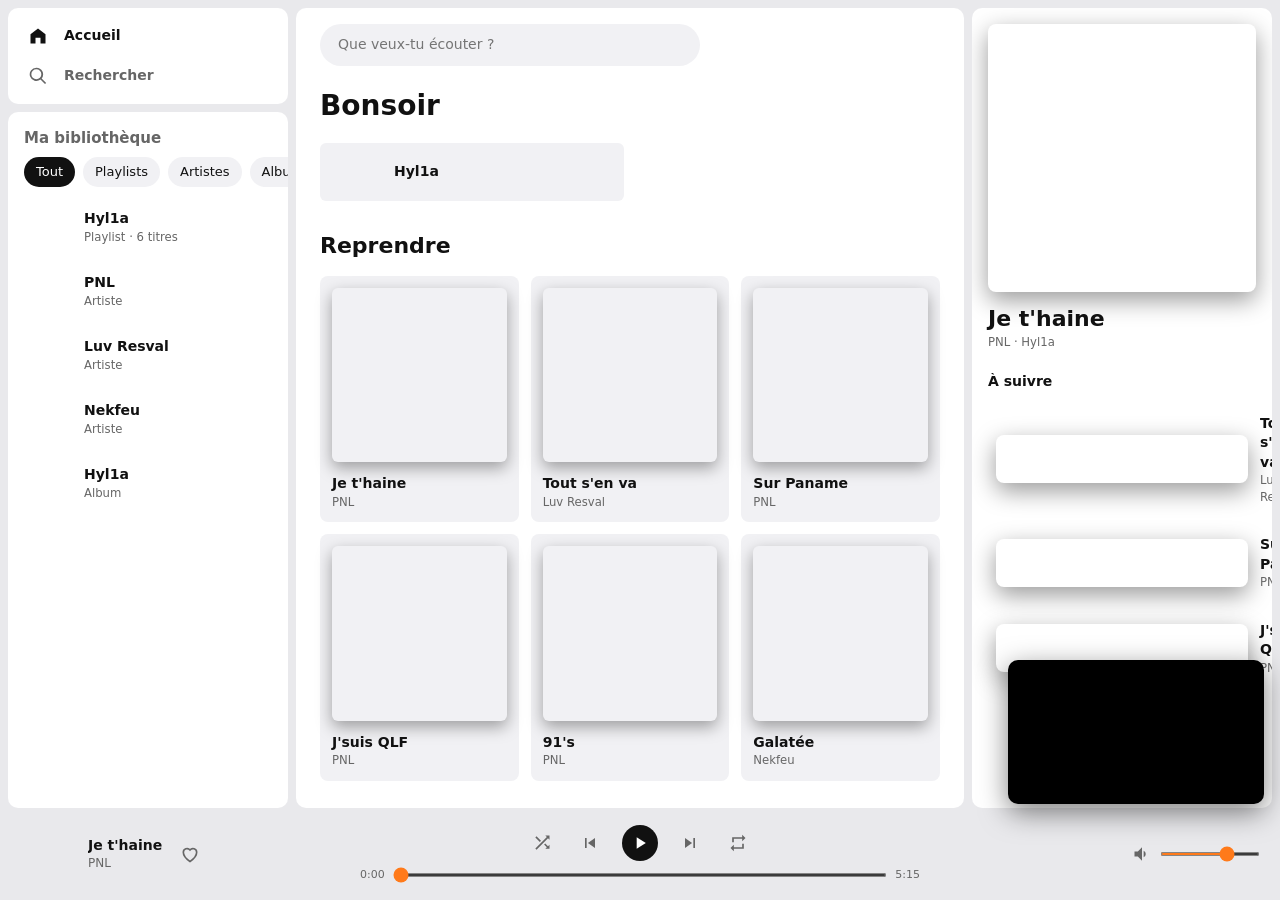
==== index.html @ 25077b0c "Hyl1a Wave" ====
<!DOCTYPE html>
<html lang="fr">
<head>
<meta charset="utf-8">
<meta name="viewport" content="width=device-width, initial-scale=1, viewport-fit=cover">
<title>Hyl1a Wave</title>
<style>
:root{--bg:#000;--pan:#121212;--el:#1f1f1f;--hov:#2a2a2a;--fg:#fff;--mu:#b3b3b3;--acc:#ff7a1a;padding-top:env(safe-area-inset-top,0px)}
@media(prefers-color-scheme:light){:root{--bg:#e9e9ec;--pan:#fff;--el:#f1f1f4;--hov:#e4e4e9;--fg:#111;--mu:#666}}
*{box-sizing:border-box;margin:0}
html,body{height:100%}
body{font:14px/1.4 system-ui,-apple-system,"Segoe UI",Roboto,sans-serif;background:var(--bg);color:var(--fg);display:grid;grid-template-columns:280px 1fr 300px;grid-template-rows:1fr 76px;gap:8px;padding:8px 8px max(8px,env(safe-area-inset-bottom,0px));overflow:hidden}
button{font:inherit;color:inherit;background:none;border:0;cursor:pointer}
button:focus-visible,input:focus-visible{outline:2px solid var(--acc);outline-offset:2px}
svg{width:20px;height:20px;fill:currentColor;flex:none}
.p{background:var(--pan);border-radius:10px;overflow:auto;min-height:0}
.cv{background:linear-gradient(135deg,var(--a),var(--b));border-radius:6px;flex:none;display:grid;place-items:center;font-weight:800;color:rgba(255,255,255,.55)}
/* gauche */
.side{display:flex;flex-direction:column;gap:8px;background:none;overflow:visible}
.nav{background:var(--pan);border-radius:10px;padding:8px 12px}
.nav button{display:flex;gap:16px;align-items:center;width:100%;padding:10px 8px;font-weight:700;color:var(--mu)}
.nav button:hover,.nav button.on{color:var(--fg)}
.lib{flex:1;display:flex;flex-direction:column;min-height:0}
.lib h3{padding:16px 16px 8px;font-size:15px;color:var(--mu)}
.pills{display:flex;gap:8px;padding:0 16px 8px}
.pill{background:var(--el);padding:6px 12px;border-radius:99px;font-size:13px}.pill:hover{background:var(--hov)}.pill.on{background:var(--fg);color:var(--pan)}
.libl{overflow:auto;padding:0 8px 8px}
.li{display:flex;gap:12px;align-items:center;width:100%;padding:8px;border-radius:6px;text-align:left}
.li:hover{background:var(--el)}.li .cv{width:48px;height:48px}.li small,.card small,.tr small{color:var(--mu);display:block}
/* centre */
.main{padding:0 24px 24px;position:relative}
.top{position:sticky;top:0;z-index:3;display:flex;gap:12px;align-items:center;padding:16px 0;background:var(--pan)}
.search{flex:1;max-width:380px;background:var(--el);border:0;border-radius:99px;padding:11px 18px;color:var(--fg);font:inherit}
h1{font-size:28px;margin:4px 0 18px}h2{font-size:22px;margin:30px 0 14px}
.quick{display:grid;grid-template-columns:repeat(auto-fill,minmax(230px,1fr));gap:12px}
.qt{display:flex;align-items:center;gap:12px;background:var(--el);border-radius:6px;overflow:hidden;text-align:left;font-weight:700;padding-right:8px}.qt:hover{background:var(--hov)}.qt .cv{width:56px;height:56px;border-radius:0}
.cards{display:grid;grid-template-columns:repeat(auto-fill,minmax(160px,1fr));gap:12px}
.card{padding:12px;border-radius:8px;text-align:left;background:var(--el)}.card:hover{background:var(--hov)}.card .cv{aspect-ratio:1;width:100%;margin-bottom:12px;font-size:36px;box-shadow:0 6px 16px rgba(0,0,0,.35)}.card b{display:block}
.tr{display:grid;grid-template-columns:32px 1fr 50px 50px;gap:12px;align-items:center;width:100%;padding:6px 12px;border-radius:6px;text-align:left}
.tr:hover{background:var(--el)}.tr.on b{color:var(--acc)}.tr .n,.tr .d{color:var(--mu)}.tr .t{display:flex;gap:12px;align-items:center;min-width:0}.tr .cv{width:40px;height:40px}
.empty{color:var(--mu);padding:24px 0}
/* droite */
.now{padding:16px;display:flex;flex-direction:column;gap:14px}
.now .cv{width:100%;aspect-ratio:1;font-size:72px;border-radius:8px;box-shadow:0 8px 24px rgba(0,0,0,.4)}
.now h3{font-size:22px;line-height:1.2}.row{display:flex;justify-content:space-between;align-items:center;gap:8px}
.q{font-weight:700;margin-top:6px}
/* bas */
.bar{grid-column:1/-1;display:grid;grid-template-columns:1fr 2fr 1fr;align-items:center;gap:16px;padding:0 12px}
.cur{display:flex;gap:12px;align-items:center;min-width:0}.cur .cv{width:56px;height:56px}.cur b,.cur small{display:block;white-space:nowrap;overflow:hidden;text-overflow:ellipsis}.cur small{color:var(--mu);font-size:12px}
.ctl{display:flex;flex-direction:column;align-items:center;gap:6px}.btns{display:flex;align-items:center;gap:16px}
.ic{color:var(--mu);display:grid;place-items:center;width:32px;height:32px}.ic:hover{color:var(--fg)}.ic.on{color:var(--acc)}
.pp{background:var(--fg);color:var(--pan);border-radius:50%;width:36px;height:36px}.pp:hover{color:var(--pan);transform:scale(1.06)}
.heart svg{fill:none;stroke:currentColor;stroke-width:2}.heart.on{color:var(--acc)}.heart.on svg{fill:var(--acc)}
.seek{display:flex;gap:8px;align-items:center;width:100%;max-width:560px;font-size:11px;color:var(--mu)}
input[type=range]{flex:1;accent-color:var(--acc);height:4px;cursor:pointer}
.vol{display:flex;gap:8px;align-items:center;justify-content:flex-end;color:var(--mu)}.vol input{flex:none;width:100px}
@media(max-width:1100px){body{grid-template-columns:280px 1fr}.now{display:none}}
@media(max-width:760px){body{grid-template-columns:1fr}.side{display:none}.main{padding:0 14px 14px}.bar{grid-template-columns:1fr auto}.seek,.vol{display:none}.ctl .btns .hm{display:none}.tr{grid-template-columns:28px 1fr 44px}.tr .al{display:none}}
#yt{position:fixed;right:16px;bottom:96px;width:256px;aspect-ratio:16/9;border-radius:10px;overflow:hidden;z-index:5;box-shadow:0 8px 28px rgba(0,0,0,.5);display:none;background:#000}
#yt.show{display:block}#yt iframe{width:100%;height:100%;border:0}.now{padding-bottom:170px}
@media(max-width:760px){#yt{width:190px;right:8px;bottom:90px}}
</style>
</head>
<body>
<aside class="side">
  <nav class="nav"><button id="nHome" class="on"><i data-ic="home"></i>Accueil</button><button id="nSearch"><i data-ic="search"></i>Rechercher</button></nav>
  <section class="p lib"><h3>Ma bibliothèque</h3>
    <div class="pills"><button class="pill on" data-k="all">Tout</button><button class="pill" data-k="pl">Playlists</button><button class="pill" data-k="ar">Artistes</button><button class="pill" data-k="al">Albums</button></div>
    <div class="libl" id="lib"></div></section>
</aside>

<main class="p main">
  <div class="top"><input class="search" id="q" type="search" placeholder="Que veux-tu écouter ?" aria-label="Rechercher"></div>
  <div id="view"></div>
</main>

<aside class="p now" id="now"></aside>

<footer class="bar">
  <div class="cur"><div class="cv" id="bCv"></div><div style="min-width:0"><b id="bT"></b><small id="bA"></small></div><button class="ic heart" id="bLike" aria-label="Favori"><i data-ic="heart"></i></button></div>
  <div class="ctl">
    <div class="btns">
      <button class="ic hm" id="shuf" aria-label="Aléatoire"><i data-ic="shuffle"></i></button>
      <button class="ic" id="prev" aria-label="Précédent"><i data-ic="prev"></i></button>
      <button class="ic pp" id="pp" aria-label="Lecture / pause"></button>
      <button class="ic" id="next" aria-label="Suivant"><i data-ic="next"></i></button>
      <button class="ic hm" id="rep" aria-label="Répéter"><i data-ic="repeat"></i></button>
    </div>
    <div class="seek"><span id="tc">0:00</span><input type="range" id="sk" min="0" max="100" step="1" value="0" aria-label="Progression"><span id="td">0:00</span></div>
  </div>
  <div class="vol"><i data-ic="vol"></i><input type="range" id="vl" min="0" max="1" step="0.01" value="0.7" aria-label="Volume"></div>
</footer>

<div id="yt"><div id="ytp"></div></div>

<script src="app.js"></script>
</body>
</html>
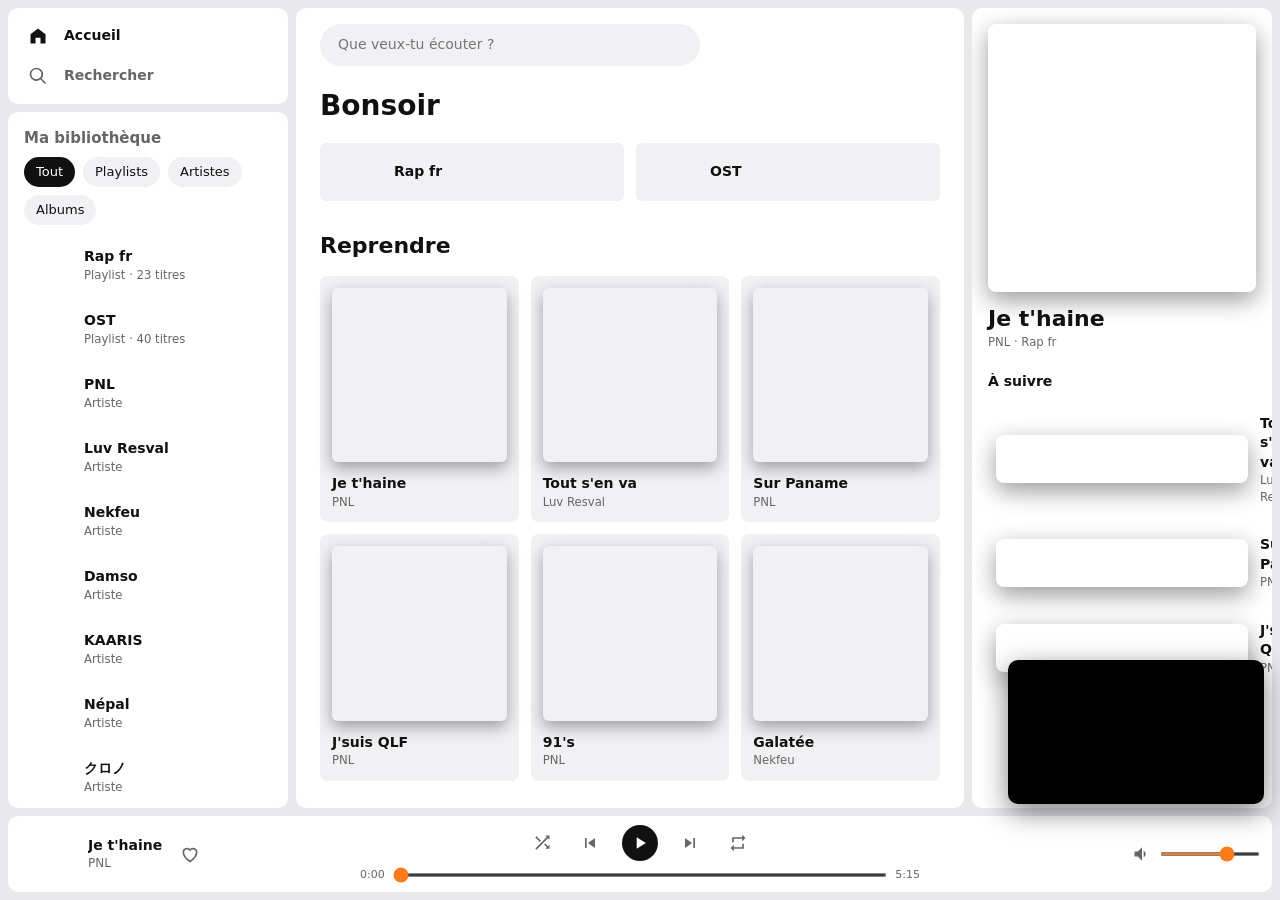
==== commit f0ddfe36: "Maj num 67 hihihiih" ====
--- a/index.html
+++ b/index.html
@@ -4,95 +4,792 @@
 <meta charset="utf-8">
 <meta name="viewport" content="width=device-width, initial-scale=1, viewport-fit=cover">
 <title>Hyl1a Wave</title>
+
 <style>
-:root{--bg:#000;--pan:#121212;--el:#1f1f1f;--hov:#2a2a2a;--fg:#fff;--mu:#b3b3b3;--acc:#ff7a1a;padding-top:env(safe-area-inset-top,0px)}
-@media(prefers-color-scheme:light){:root{--bg:#e9e9ec;--pan:#fff;--el:#f1f1f4;--hov:#e4e4e9;--fg:#111;--mu:#666}}
-*{box-sizing:border-box;margin:0}
-html,body{height:100%}
-body{font:14px/1.4 system-ui,-apple-system,"Segoe UI",Roboto,sans-serif;background:var(--bg);color:var(--fg);display:grid;grid-template-columns:280px 1fr 300px;grid-template-rows:1fr 76px;gap:8px;padding:8px 8px max(8px,env(safe-area-inset-bottom,0px));overflow:hidden}
-button{font:inherit;color:inherit;background:none;border:0;cursor:pointer}
-button:focus-visible,input:focus-visible{outline:2px solid var(--acc);outline-offset:2px}
-svg{width:20px;height:20px;fill:currentColor;flex:none}
-.p{background:var(--pan);border-radius:10px;overflow:auto;min-height:0}
-.cv{background:linear-gradient(135deg,var(--a),var(--b));border-radius:6px;flex:none;display:grid;place-items:center;font-weight:800;color:rgba(255,255,255,.55)}
+:root{
+  --bg:#000;
+  --pan:#121212;
+  --el:#1f1f1f;
+  --hov:#2a2a2a;
+  --fg:#fff;
+  --mu:#b3b3b3;
+  --acc:#ff7a1a;
+  padding-top:env(safe-area-inset-top,0px)
+}
+
+@media(prefers-color-scheme:light){
+  :root{
+    --bg:#e9e9ec;
+    --pan:#fff;
+    --el:#f1f1f4;
+    --hov:#e4e4e9;
+    --fg:#111;
+    --mu:#666
+  }
+}
+
+*{
+  box-sizing:border-box;
+  margin:0
+}
+
+html,
+body{
+  height:100%;
+  min-height:0
+}
+
+body{
+  font:14px/1.4 system-ui,-apple-system,"Segoe UI",Roboto,sans-serif;
+  background:var(--bg);
+  color:var(--fg);
+  display:grid;
+  grid-template-columns:280px 1fr 300px;
+  grid-template-rows:minmax(0,1fr) 76px;
+  gap:8px;
+  padding:8px 8px max(8px,env(safe-area-inset-bottom,0px));
+  overflow:hidden
+}
+
+button{
+  font:inherit;
+  color:inherit;
+  background:none;
+  border:0;
+  cursor:pointer
+}
+
+button:focus-visible,
+input:focus-visible{
+  outline:2px solid var(--acc);
+  outline-offset:2px
+}
+
+svg{
+  width:20px;
+  height:20px;
+  fill:currentColor;
+  flex:none
+}
+
+.p{
+  background:var(--pan);
+  border-radius:10px;
+  overflow:auto;
+  min-height:0
+}
+
+.cv{
+  background:linear-gradient(135deg,var(--a),var(--b));
+  border-radius:6px;
+  flex:none;
+  display:grid;
+  place-items:center;
+  font-weight:800;
+  color:rgba(255,255,255,.55)
+}
+
 /* gauche */
-.side{display:flex;flex-direction:column;gap:8px;background:none;overflow:visible}
-.nav{background:var(--pan);border-radius:10px;padding:8px 12px}
-.nav button{display:flex;gap:16px;align-items:center;width:100%;padding:10px 8px;font-weight:700;color:var(--mu)}
-.nav button:hover,.nav button.on{color:var(--fg)}
-.lib{flex:1;display:flex;flex-direction:column;min-height:0}
-.lib h3{padding:16px 16px 8px;font-size:15px;color:var(--mu)}
-.pills{display:flex;gap:8px;padding:0 16px 8px}
-.pill{background:var(--el);padding:6px 12px;border-radius:99px;font-size:13px}.pill:hover{background:var(--hov)}.pill.on{background:var(--fg);color:var(--pan)}
-.libl{overflow:auto;padding:0 8px 8px}
-.li{display:flex;gap:12px;align-items:center;width:100%;padding:8px;border-radius:6px;text-align:left}
-.li:hover{background:var(--el)}.li .cv{width:48px;height:48px}.li small,.card small,.tr small{color:var(--mu);display:block}
+
+.side{
+  display:flex;
+  flex-direction:column;
+  gap:8px;
+  background:none;
+  overflow:hidden;
+  min-height:0
+}
+
+.nav{
+  background:var(--pan);
+  border-radius:10px;
+  padding:8px 12px;
+  flex:none
+}
+
+.nav button{
+  display:flex;
+  gap:16px;
+  align-items:center;
+  width:100%;
+  padding:10px 8px;
+  font-weight:700;
+  color:var(--mu)
+}
+
+.nav button:hover,
+.nav button.on{
+  color:var(--fg)
+}
+
+.lib{
+  flex:1;
+  display:flex;
+  flex-direction:column;
+  min-height:0;
+  overflow:hidden
+}
+
+.lib h3{
+  padding:16px 16px 8px;
+  font-size:15px;
+  color:var(--mu)
+}
+
+.pills{
+  display:flex;
+  gap:8px;
+  padding:0 16px 8px;
+  flex-wrap:wrap
+}
+
+.pill{
+  background:var(--el);
+  padding:6px 12px;
+  border-radius:99px;
+  font-size:13px
+}
+
+.pill:hover{
+  background:var(--hov)
+}
+
+.pill.on{
+  background:var(--fg);
+  color:var(--pan)
+}
+
+.libl{
+  overflow:auto;
+  padding:0 8px 8px;
+  min-height:0
+}
+
+.li{
+  display:flex;
+  gap:12px;
+  align-items:center;
+  width:100%;
+  padding:8px;
+  border-radius:6px;
+  text-align:left
+}
+
+.li:hover,
+.li.selected{
+  background:var(--el)
+}
+
+.li .cv{
+  width:48px;
+  height:48px
+}
+
+.li small,
+.card small,
+.tr small{
+  color:var(--mu);
+  display:block
+}
+
 /* centre */
-.main{padding:0 24px 24px;position:relative}
-.top{position:sticky;top:0;z-index:3;display:flex;gap:12px;align-items:center;padding:16px 0;background:var(--pan)}
-.search{flex:1;max-width:380px;background:var(--el);border:0;border-radius:99px;padding:11px 18px;color:var(--fg);font:inherit}
-h1{font-size:28px;margin:4px 0 18px}h2{font-size:22px;margin:30px 0 14px}
-.quick{display:grid;grid-template-columns:repeat(auto-fill,minmax(230px,1fr));gap:12px}
-.qt{display:flex;align-items:center;gap:12px;background:var(--el);border-radius:6px;overflow:hidden;text-align:left;font-weight:700;padding-right:8px}.qt:hover{background:var(--hov)}.qt .cv{width:56px;height:56px;border-radius:0}
-.cards{display:grid;grid-template-columns:repeat(auto-fill,minmax(160px,1fr));gap:12px}
-.card{padding:12px;border-radius:8px;text-align:left;background:var(--el)}.card:hover{background:var(--hov)}.card .cv{aspect-ratio:1;width:100%;margin-bottom:12px;font-size:36px;box-shadow:0 6px 16px rgba(0,0,0,.35)}.card b{display:block}
-.tr{display:grid;grid-template-columns:32px 1fr 50px 50px;gap:12px;align-items:center;width:100%;padding:6px 12px;border-radius:6px;text-align:left}
-.tr:hover{background:var(--el)}.tr.on b{color:var(--acc)}.tr .n,.tr .d{color:var(--mu)}.tr .t{display:flex;gap:12px;align-items:center;min-width:0}.tr .cv{width:40px;height:40px}
-.empty{color:var(--mu);padding:24px 0}
+
+.main{
+  padding:0 24px 110px;
+  position:relative;
+  overflow-y:auto;
+  overflow-x:hidden;
+  min-height:0;
+  scroll-behavior:smooth
+}
+
+.top{
+  position:sticky;
+  top:0;
+  z-index:3;
+  display:flex;
+  gap:12px;
+  align-items:center;
+  padding:16px 0;
+  background:var(--pan)
+}
+
+.search{
+  flex:1;
+  max-width:380px;
+  background:var(--el);
+  border:0;
+  border-radius:99px;
+  padding:11px 18px;
+  color:var(--fg);
+  font:inherit
+}
+
+h1{
+  font-size:28px;
+  margin:4px 0 18px
+}
+
+h2{
+  font-size:22px;
+  margin:30px 0 14px
+}
+
+.quick{
+  display:grid;
+  grid-template-columns:repeat(auto-fill,minmax(230px,1fr));
+  gap:12px
+}
+
+.qt{
+  display:flex;
+  align-items:center;
+  gap:12px;
+  background:var(--el);
+  border-radius:6px;
+  overflow:hidden;
+  text-align:left;
+  font-weight:700;
+  padding-right:8px
+}
+
+.qt:hover{
+  background:var(--hov)
+}
+
+.qt .cv{
+  width:56px;
+  height:56px;
+  border-radius:0
+}
+
+.cards{
+  display:grid;
+  grid-template-columns:repeat(auto-fill,minmax(160px,1fr));
+  gap:12px
+}
+
+.card{
+  padding:12px;
+  border-radius:8px;
+  text-align:left;
+  background:var(--el)
+}
+
+.card:hover{
+  background:var(--hov)
+}
+
+.card .cv{
+  aspect-ratio:1;
+  width:100%;
+  margin-bottom:12px;
+  font-size:36px;
+  box-shadow:0 6px 16px rgba(0,0,0,.35)
+}
+
+.card b{
+  display:block
+}
+
+.tr{
+  display:grid;
+  grid-template-columns:32px 1fr 50px 50px;
+  gap:12px;
+  align-items:center;
+  width:100%;
+  padding:6px 12px;
+  border-radius:6px;
+  text-align:left
+}
+
+.tr:hover{
+  background:var(--el)
+}
+
+.tr.on b{
+  color:var(--acc)
+}
+
+.tr .n,
+.tr .d{
+  color:var(--mu)
+}
+
+.tr .t{
+  display:flex;
+  gap:12px;
+  align-items:center;
+  min-width:0
+}
+
+.tr .cv{
+  width:40px;
+  height:40px
+}
+
+.empty{
+  color:var(--mu);
+  padding:24px 0
+}
+
+/* Playlist */
+
+.back{
+  display:inline-flex;
+  align-items:center;
+  color:var(--mu);
+  margin:8px 0 20px;
+  padding:6px 0
+}
+
+.back:hover{
+  color:var(--fg)
+}
+
+.playlist-head{
+  display:flex;
+  align-items:center;
+  gap:20px;
+  margin-bottom:28px
+}
+
+.playlist-head .cv{
+  width:180px;
+  height:180px;
+  font-size:64px;
+  border-radius:8px;
+  box-shadow:0 8px 24px rgba(0,0,0,.4)
+}
+
+.playlist-head small{
+  color:var(--mu);
+  font-weight:700;
+  letter-spacing:1px
+}
+
+.playlist-head h1{
+  margin:6px 0
+}
+
+.playlist-head p{
+  color:var(--mu)
+}
+
+.playlist-tracks{
+  padding-bottom:20px
+}
+
 /* droite */
-.now{padding:16px;display:flex;flex-direction:column;gap:14px}
-.now .cv{width:100%;aspect-ratio:1;font-size:72px;border-radius:8px;box-shadow:0 8px 24px rgba(0,0,0,.4)}
-.now h3{font-size:22px;line-height:1.2}.row{display:flex;justify-content:space-between;align-items:center;gap:8px}
-.q{font-weight:700;margin-top:6px}
+
+.now{
+  padding:16px;
+  display:flex;
+  flex-direction:column;
+  gap:14px;
+  min-height:0
+}
+
+.now .cv{
+  width:100%;
+  aspect-ratio:1;
+  font-size:72px;
+  border-radius:8px;
+  box-shadow:0 8px 24px rgba(0,0,0,.4)
+}
+
+.now h3{
+  font-size:22px;
+  line-height:1.2
+}
+
+.row{
+  display:flex;
+  justify-content:space-between;
+  align-items:center;
+  gap:8px
+}
+
+.q{
+  font-weight:700;
+  margin-top:6px
+}
+
 /* bas */
-.bar{grid-column:1/-1;display:grid;grid-template-columns:1fr 2fr 1fr;align-items:center;gap:16px;padding:0 12px}
-.cur{display:flex;gap:12px;align-items:center;min-width:0}.cur .cv{width:56px;height:56px}.cur b,.cur small{display:block;white-space:nowrap;overflow:hidden;text-overflow:ellipsis}.cur small{color:var(--mu);font-size:12px}
-.ctl{display:flex;flex-direction:column;align-items:center;gap:6px}.btns{display:flex;align-items:center;gap:16px}
-.ic{color:var(--mu);display:grid;place-items:center;width:32px;height:32px}.ic:hover{color:var(--fg)}.ic.on{color:var(--acc)}
-.pp{background:var(--fg);color:var(--pan);border-radius:50%;width:36px;height:36px}.pp:hover{color:var(--pan);transform:scale(1.06)}
-.heart svg{fill:none;stroke:currentColor;stroke-width:2}.heart.on{color:var(--acc)}.heart.on svg{fill:var(--acc)}
-.seek{display:flex;gap:8px;align-items:center;width:100%;max-width:560px;font-size:11px;color:var(--mu)}
-input[type=range]{flex:1;accent-color:var(--acc);height:4px;cursor:pointer}
-.vol{display:flex;gap:8px;align-items:center;justify-content:flex-end;color:var(--mu)}.vol input{flex:none;width:100px}
-@media(max-width:1100px){body{grid-template-columns:280px 1fr}.now{display:none}}
-@media(max-width:760px){body{grid-template-columns:1fr}.side{display:none}.main{padding:0 14px 14px}.bar{grid-template-columns:1fr auto}.seek,.vol{display:none}.ctl .btns .hm{display:none}.tr{grid-template-columns:28px 1fr 44px}.tr .al{display:none}}
-#yt{position:fixed;right:16px;bottom:96px;width:256px;aspect-ratio:16/9;border-radius:10px;overflow:hidden;z-index:5;box-shadow:0 8px 28px rgba(0,0,0,.5);display:none;background:#000}
-#yt.show{display:block}#yt iframe{width:100%;height:100%;border:0}.now{padding-bottom:170px}
-@media(max-width:760px){#yt{width:190px;right:8px;bottom:90px}}
+
+.bar{
+  grid-column:1/-1;
+  display:grid;
+  grid-template-columns:1fr 2fr 1fr;
+  align-items:center;
+  gap:16px;
+  padding:0 12px;
+  min-width:0;
+  min-height:76px;
+  background:var(--pan);
+  border-radius:10px;
+  z-index:20
+}
+
+.cur{
+  display:flex;
+  gap:12px;
+  align-items:center;
+  min-width:0
+}
+
+.cur .cv{
+  width:56px;
+  height:56px
+}
+
+.cur b,
+.cur small{
+  display:block;
+  white-space:nowrap;
+  overflow:hidden;
+  text-overflow:ellipsis
+}
+
+.cur small{
+  color:var(--mu);
+  font-size:12px
+}
+
+.ctl{
+  display:flex;
+  flex-direction:column;
+  align-items:center;
+  gap:6px;
+  min-width:0
+}
+
+.btns{
+  display:flex;
+  align-items:center;
+  gap:16px
+}
+
+.ic{
+  color:var(--mu);
+  display:grid;
+  place-items:center;
+  width:32px;
+  height:32px
+}
+
+.ic:hover{
+  color:var(--fg)
+}
+
+.ic.on{
+  color:var(--acc)
+}
+
+.pp{
+  background:var(--fg);
+  color:var(--pan);
+  border-radius:50%;
+  width:36px;
+  height:36px
+}
+
+.pp:hover{
+  color:var(--pan);
+  transform:scale(1.06)
+}
+
+.heart svg{
+  fill:none;
+  stroke:currentColor;
+  stroke-width:2
+}
+
+.heart.on{
+  color:var(--acc)
+}
+
+.heart.on svg{
+  fill:var(--acc)
+}
+
+.seek{
+  display:flex;
+  gap:8px;
+  align-items:center;
+  width:100%;
+  max-width:560px;
+  font-size:11px;
+  color:var(--mu)
+}
+
+input[type=range]{
+  flex:1;
+  accent-color:var(--acc);
+  height:4px;
+  cursor:pointer
+}
+
+.vol{
+  display:flex;
+  gap:8px;
+  align-items:center;
+  justify-content:flex-end;
+  color:var(--mu)
+}
+
+.vol input{
+  flex:none;
+  width:100px
+}
+
+/* YouTube */
+
+#yt{
+  position:fixed;
+  right:16px;
+  bottom:96px;
+  width:256px;
+  aspect-ratio:16/9;
+  border-radius:10px;
+  overflow:hidden;
+  z-index:30;
+  box-shadow:0 8px 28px rgba(0,0,0,.5);
+  display:none;
+  background:#000
+}
+
+#yt.show{
+  display:block
+}
+
+#yt iframe{
+  width:100%;
+  height:100%;
+  border:0
+}
+
+/* Responsive */
+
+@media(max-width:1100px){
+  body{
+    grid-template-columns:280px 1fr;
+  }
+
+  .now{
+    display:none
+  }
+}
+
+@media(max-width:760px){
+  body{
+    grid-template-columns:1fr;
+    grid-template-rows:minmax(0,1fr) 76px
+  }
+
+  .side{
+    display:none
+  }
+
+  .main{
+    padding:0 14px 100px
+  }
+
+  .bar{
+    grid-template-columns:1fr auto;
+    gap:8px
+  }
+
+  .seek,
+  .vol{
+    display:none
+  }
+
+  .ctl .btns .hm{
+    display:none
+  }
+
+  .tr{
+    grid-template-columns:28px 1fr 44px
+  }
+
+  .tr .al{
+    display:none
+  }
+
+  #yt{
+    width:190px;
+    right:8px;
+    bottom:90px
+  }
+
+  .playlist-head .cv{
+    width:120px;
+    height:120px
+  }
+
+  .playlist-head{
+    gap:14px
+  }
+
+  .playlist-head h1{
+    font-size:22px
+  }
+}
 </style>
 </head>
+
 <body>
+
 <aside class="side">
-  <nav class="nav"><button id="nHome" class="on"><i data-ic="home"></i>Accueil</button><button id="nSearch"><i data-ic="search"></i>Rechercher</button></nav>
-  <section class="p lib"><h3>Ma bibliothèque</h3>
-    <div class="pills"><button class="pill on" data-k="all">Tout</button><button class="pill" data-k="pl">Playlists</button><button class="pill" data-k="ar">Artistes</button><button class="pill" data-k="al">Albums</button></div>
-    <div class="libl" id="lib"></div></section>
+
+  <nav class="nav">
+    <button id="nHome" class="on">
+      <i data-ic="home"></i>
+      Accueil
+    </button>
+
+    <button id="nSearch">
+      <i data-ic="search"></i>
+      Rechercher
+    </button>
+  </nav>
+
+  <section class="p lib">
+    <h3>Ma bibliothèque</h3>
+
+    <div class="pills">
+      <button class="pill on" data-k="all">Tout</button>
+      <button class="pill" data-k="pl">Playlists</button>
+      <button class="pill" data-k="ar">Artistes</button>
+      <button class="pill" data-k="al">Albums</button>
+    </div>
+
+    <div class="libl" id="lib"></div>
+  </section>
+
 </aside>
 
 <main class="p main">
-  <div class="top"><input class="search" id="q" type="search" placeholder="Que veux-tu écouter ?" aria-label="Rechercher"></div>
+
+  <div class="top">
+    <input
+      class="search"
+      id="q"
+      type="search"
+      placeholder="Que veux-tu écouter ?"
+      aria-label="Rechercher"
+    >
+  </div>
+
   <div id="view"></div>
+
 </main>
 
 <aside class="p now" id="now"></aside>
 
 <footer class="bar">
-  <div class="cur"><div class="cv" id="bCv"></div><div style="min-width:0"><b id="bT"></b><small id="bA"></small></div><button class="ic heart" id="bLike" aria-label="Favori"><i data-ic="heart"></i></button></div>
+
+  <div class="cur">
+    <div class="cv" id="bCv"></div>
+
+    <div style="min-width:0">
+      <b id="bT"></b>
+      <small id="bA"></small>
+    </div>
+
+    <button
+      class="ic heart"
+      id="bLike"
+      aria-label="Favori"
+    >
+      <i data-ic="heart"></i>
+    </button>
+  </div>
+
   <div class="ctl">
+
     <div class="btns">
-      <button class="ic hm" id="shuf" aria-label="Aléatoire"><i data-ic="shuffle"></i></button>
-      <button class="ic" id="prev" aria-label="Précédent"><i data-ic="prev"></i></button>
-      <button class="ic pp" id="pp" aria-label="Lecture / pause"></button>
-      <button class="ic" id="next" aria-label="Suivant"><i data-ic="next"></i></button>
-      <button class="ic hm" id="rep" aria-label="Répéter"><i data-ic="repeat"></i></button>
+
+      <button
+        class="ic hm"
+        id="shuf"
+        aria-label="Aléatoire"
+      >
+        <i data-ic="shuffle"></i>
+      </button>
+
+      <button
+        class="ic"
+        id="prev"
+        aria-label="Précédent"
+      >
+        <i data-ic="prev"></i>
+      </button>
+
+      <button
+        class="ic pp"
+        id="pp"
+        aria-label="Lecture / pause"
+      ></button>
+
+      <button
+        class="ic"
+        id="next"
+        aria-label="Suivant"
+      >
+        <i data-ic="next"></i>
+      </button>
+
+      <button
+        class="ic hm"
+        id="rep"
+        aria-label="Répéter"
+      >
+        <i data-ic="repeat"></i>
+      </button>
+
     </div>
-    <div class="seek"><span id="tc">0:00</span><input type="range" id="sk" min="0" max="100" step="1" value="0" aria-label="Progression"><span id="td">0:00</span></div>
+
+    <div class="seek">
+      <span id="tc">0:00</span>
+
+      <input
+        type="range"
+        id="sk"
+        min="0"
+        max="100"
+        step="1"
+        value="0"
+        aria-label="Progression"
+      >
+
+      <span id="td">0:00</span>
+    </div>
+
   </div>
-  <div class="vol"><i data-ic="vol"></i><input type="range" id="vl" min="0" max="1" step="0.01" value="0.7" aria-label="Volume"></div>
+
+  <div class="vol">
+    <i data-ic="vol"></i>
+
+    <input
+      type="range"
+      id="vl"
+      min="0"
+      max="1"
+      step="0.01"
+      value="0.7"
+      aria-label="Volume"
+    >
+  </div>
+
 </footer>
 
-<div id="yt"><div id="ytp"></div></div>
+<div id="yt">
+  <div id="ytp"></div>
+</div>
 
 <script src="app.js"></script>
+
 </body>
-</html>
+</html>
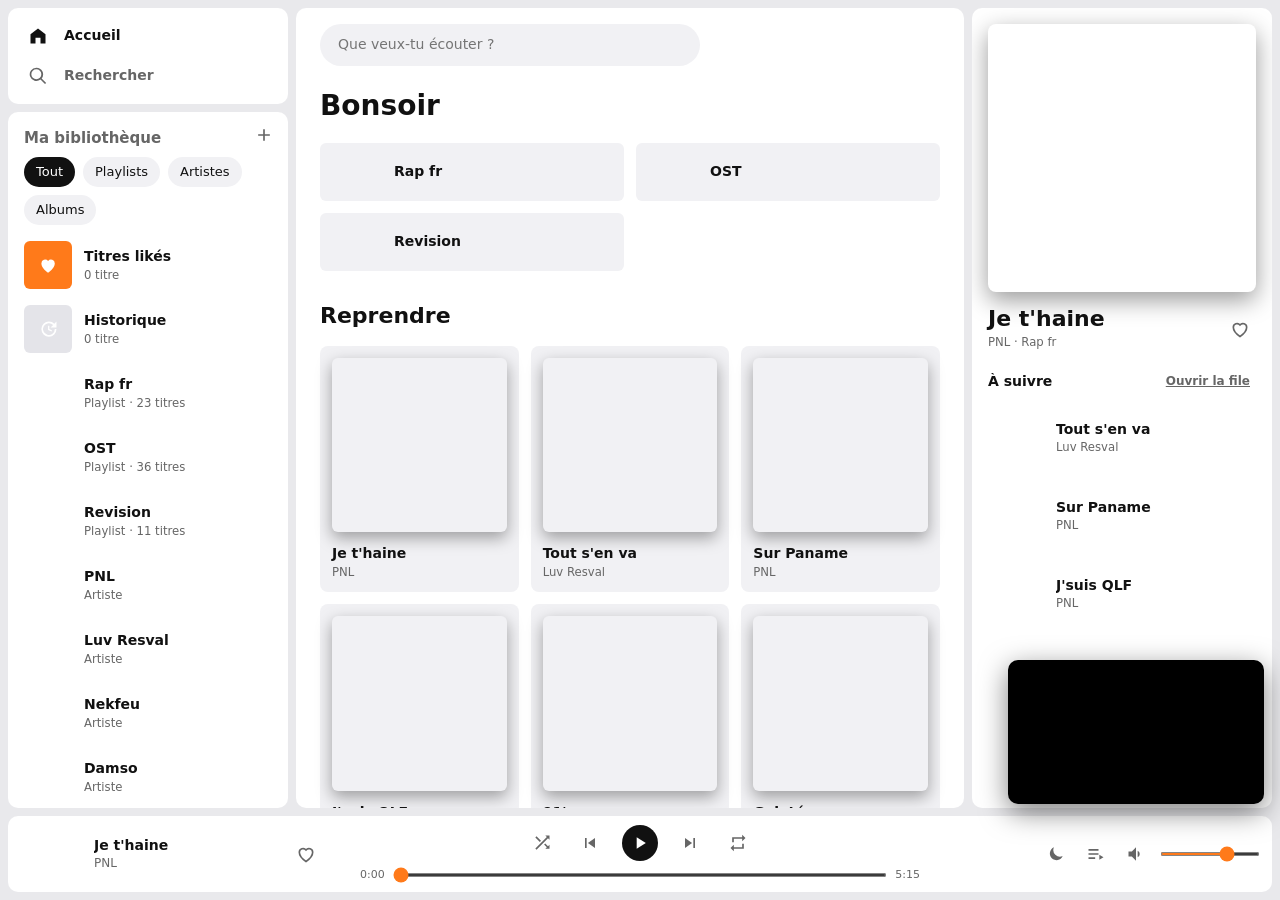
==== commit 3c5e826b: "Nouvelles fonctionnalités et playlist Revision" ====
--- a/index.html
+++ b/index.html
@@ -39,6 +39,12 @@
   min-height:0
 }
 
+@supports(height:100dvh){
+  body{
+    height:100dvh
+  }
+}
+
 body{
   font:14px/1.4 system-ui,-apple-system,"Segoe UI",Roboto,sans-serif;
   background:var(--bg);
@@ -390,7 +396,7 @@
   min-height:0
 }
 
-.now .cv{
+.now > .cv{
   width:100%;
   aspect-ratio:1;
   font-size:72px;
@@ -569,6 +575,409 @@
   border:0
 }
 
+
+/* ====== Ajouts : lignes de titres, actions, file d'attente ====== */
+
+.libh{
+  display:flex;
+  align-items:center;
+  justify-content:space-between;
+  padding-right:8px
+}
+
+.libh h3{
+  padding-bottom:8px
+}
+
+.mu{
+  color:var(--mu)
+}
+
+.ic.mini{
+  width:28px;
+  height:28px
+}
+
+.ic.mini svg{
+  width:18px;
+  height:18px
+}
+
+.ic[aria-pressed="true"]{
+  color:var(--acc)
+}
+
+.rep{
+  position:relative
+}
+
+.rep[data-mode="2"]::after{
+  content:"1";
+  position:absolute;
+  right:3px;
+  bottom:2px;
+  font-size:9px;
+  font-weight:800;
+  line-height:1
+}
+
+.cv svg{
+  width:42%;
+  height:42%;
+  fill:#fff
+}
+
+/* ligne de titre : un <div> contenant de vrais boutons */
+
+.tr{
+  grid-template-columns:32px minmax(0,1fr) minmax(0,.5fr) 32px 48px 32px;
+  cursor:default
+}
+
+.tr .t{
+  text-align:left;
+  min-width:0
+}
+
+.tr b,
+.li b{
+  display:block
+}
+
+.tr b,
+.tr small,
+.li b,
+.li small,
+.qt{
+  overflow:hidden;
+  text-overflow:ellipsis;
+  white-space:nowrap
+}
+
+.tr .al{
+  overflow:hidden;
+  text-overflow:ellipsis;
+  white-space:nowrap
+}
+
+.li > span{
+  min-width:0
+}
+
+.tr .d{
+  text-align:right
+}
+
+.tr.q{
+  grid-template-columns:28px minmax(0,1fr) auto
+}
+
+.tr.q.over{
+  outline:2px dashed var(--acc);
+  outline-offset:-2px
+}
+
+.tr.q[draggable="true"]{
+  cursor:grab
+}
+
+.acts{
+  display:flex;
+  gap:2px
+}
+
+.tr .heart:not(.on){
+  opacity:.7
+}
+
+.actions{
+  display:flex;
+  align-items:center;
+  gap:12px;
+  margin:-8px 0 20px
+}
+
+.pp.big{
+  width:48px;
+  height:48px;
+  background:var(--acc);
+  color:#111
+}
+
+.pp.big svg{
+  width:24px;
+  height:24px
+}
+
+.pp.big:hover{
+  color:#111
+}
+
+.link{
+  color:var(--mu);
+  font-size:12px;
+  text-decoration:underline
+}
+
+.link:hover{
+  color:var(--fg)
+}
+
+.sub{
+  display:flex;
+  align-items:center;
+  justify-content:space-between;
+  gap:12px
+}
+
+.curbtn{
+  display:flex;
+  gap:12px;
+  align-items:center;
+  min-width:0;
+  text-align:left;
+  flex:1
+}
+
+.curbtn > span:last-child{
+  min-width:0;
+  flex:1
+}
+
+.mprog{
+  display:none
+}
+
+.vol input{
+  width:clamp(60px,8vw,100px)
+}
+
+/* En cours de lecture (plein écran) */
+
+.np{
+  position:fixed;
+  inset:0;
+  z-index:50;
+  background:var(--pan);
+  display:flex;
+  flex-direction:column;
+  padding:max(12px,env(safe-area-inset-top,0px)) 20px max(16px,env(safe-area-inset-bottom,0px));
+  overflow-y:auto
+}
+
+.np[hidden]{
+  display:none
+}
+
+.np-top{
+  display:flex;
+  align-items:center;
+  justify-content:space-between;
+  font-weight:700
+}
+
+.np-body{
+  width:100%;
+  max-width:440px;
+  margin:auto;
+  display:flex;
+  flex-direction:column;
+  gap:18px;
+  padding:12px 0
+}
+
+.np-art{
+  width:min(100%,46vh);
+  aspect-ratio:1;
+  margin:0 auto;
+  font-size:96px;
+  border-radius:8px
+}
+
+.np-body h2{
+  font-size:22px;
+  margin:0;
+  line-height:1.2
+}
+
+.np-body p{
+  color:var(--mu)
+}
+
+.np-seek{
+  max-width:none
+}
+
+.np-btns{
+  justify-content:center;
+  gap:22px
+}
+
+.np-btns .ic{
+  width:40px;
+  height:40px
+}
+
+.np-btns .pp{
+  width:56px;
+  height:56px
+}
+
+.np-foot{
+  display:flex;
+  align-items:center;
+  justify-content:space-between;
+  gap:12px
+}
+
+/* Navigation basse (mobile) */
+
+.tabs{
+  display:none;
+  grid-column:1/-1;
+  background:var(--pan);
+  border-radius:10px;
+  z-index:20
+}
+
+.tabs button{
+  flex:1;
+  display:flex;
+  flex-direction:column;
+  align-items:center;
+  gap:2px;
+  padding:8px 4px;
+  font-size:11px;
+  color:var(--mu)
+}
+
+.tabs button.on{
+  color:var(--fg)
+}
+
+/* Menu contextuel, boîte de dialogue, message */
+
+#menu{
+  position:fixed;
+  z-index:70;
+  min-width:220px;
+  max-width:calc(100vw - 16px);
+  background:var(--el);
+  border:1px solid var(--hov);
+  border-radius:8px;
+  padding:4px;
+  display:flex;
+  flex-direction:column
+}
+
+#menu[hidden]{
+  display:none
+}
+
+#menu button{
+  text-align:left;
+  padding:10px 12px;
+  border-radius:6px
+}
+
+#menu button:hover,
+#menu button:focus-visible{
+  background:var(--hov)
+}
+
+#menu button.danger{
+  color:#ff6b6b
+}
+
+dialog{
+  margin:auto;
+  border:1px solid var(--hov);
+  border-radius:10px;
+  background:var(--el);
+  color:var(--fg);
+  padding:20px;
+  width:min(380px,calc(100vw - 32px))
+}
+
+dialog::backdrop{
+  background:rgba(0,0,0,.6)
+}
+
+dialog h2{
+  font-size:18px;
+  margin:0 0 14px
+}
+
+dialog input{
+  width:100%;
+  background:var(--pan);
+  color:var(--fg);
+  border:1px solid var(--hov);
+  border-radius:6px;
+  padding:10px 12px;
+  font:inherit
+}
+
+dialog ul{
+  list-style:none;
+  padding:0;
+  display:grid;
+  gap:6px
+}
+
+dialog li{
+  display:flex;
+  justify-content:space-between;
+  gap:16px
+}
+
+dialog kbd{
+  background:var(--pan);
+  border-radius:4px;
+  padding:1px 7px;
+  font:inherit;
+  color:var(--mu)
+}
+
+.dact{
+  display:flex;
+  flex-direction:row-reverse;
+  gap:8px;
+  margin-top:16px
+}
+
+#toast{
+  position:fixed;
+  left:50%;
+  bottom:calc(110px + env(safe-area-inset-bottom,0px));
+  transform:translateX(-50%);
+  background:var(--fg);
+  color:var(--pan);
+  padding:9px 16px;
+  border-radius:99px;
+  font-weight:700;
+  z-index:80;
+  opacity:0;
+  pointer-events:none;
+  max-width:calc(100vw - 32px)
+}
+
+#toast.show{
+  opacity:1
+}
+
+.pill{
+  display:inline-block
+}
+
+
+/* Le lecteur YouTube flottant ne doit pas masquer la fin du panneau de droite */
+@media(min-width:1101px){
+  body:has(#yt.show) .now{
+    padding-bottom:176px
+  }
+}
+
 /* Responsive */
 
 @media(max-width:1100px){
@@ -584,20 +993,37 @@
 @media(max-width:760px){
   body{
     grid-template-columns:1fr;
-    grid-template-rows:minmax(0,1fr) 76px
+    grid-template-rows:minmax(0,1fr) auto auto;
+    gap:6px
   }
 
   .side{
     display:none
   }
 
+  .tabs{
+    display:flex
+  }
+
   .main{
-    padding:0 14px 100px
+    padding:0 14px 150px
   }
 
   .bar{
-    grid-template-columns:1fr auto;
-    gap:8px
+    grid-template-columns:minmax(0,1fr) auto;
+    gap:8px;
+    min-height:64px;
+    position:relative;
+    padding:0 8px 0 10px
+  }
+
+  .cur{
+    min-width:0
+  }
+
+  .cur .cv{
+    width:44px;
+    height:44px
   }
 
   .seek,
@@ -605,22 +1031,76 @@
     display:none
   }
 
+  .np .seek,
+  .np .vol{
+    display:flex
+  }
+
   .ctl .btns .hm{
     display:none
   }
 
+  .btns{
+    gap:8px
+  }
+
+  .mprog{
+    display:block;
+    position:absolute;
+    left:10px;
+    right:10px;
+    bottom:3px;
+    height:2px;
+    background:var(--el);
+    border-radius:2px;
+    overflow:hidden
+  }
+
+  .mprog i{
+    display:block;
+    height:100%;
+    width:0;
+    background:var(--acc)
+  }
+
   .tr{
-    grid-template-columns:28px 1fr 44px
-  }
-
-  .tr .al{
+    grid-template-columns:24px minmax(0,1fr) 32px 32px;
+    padding:6px 4px
+  }
+
+  .tr .al,
+  .tr > .d{
     display:none
   }
 
   #yt{
     width:190px;
     right:8px;
-    bottom:90px
+    bottom:calc(150px + env(safe-area-inset-bottom,0px))
+  }
+
+  body.np-open #yt{
+    bottom:auto;
+    top:calc(env(safe-area-inset-top,0px) + 56px);
+    width:150px
+  }
+
+  #toast{
+    bottom:calc(140px + env(safe-area-inset-bottom,0px))
+  }
+
+  #menu{
+    left:0 !important;
+    right:0;
+    bottom:0;
+    top:auto !important;
+    max-width:none;
+    border-radius:14px 14px 0 0;
+    padding:8px 8px max(12px,env(safe-area-inset-bottom,0px))
+  }
+
+  #menu button{
+    padding:14px 12px
   }
 
   .playlist-head .cv{
@@ -636,6 +1116,10 @@
     font-size:22px
   }
 }
+
+body.np-open #yt{
+  z-index:60
+}
 </style>
 </head>
 
@@ -644,19 +1128,24 @@
 <aside class="side">
 
   <nav class="nav">
-    <button id="nHome" class="on">
+    <button id="nHome" class="on" data-nav="home">
       <i data-ic="home"></i>
       Accueil
     </button>
 
-    <button id="nSearch">
+    <button id="nSearch" data-nav="search">
       <i data-ic="search"></i>
       Rechercher
     </button>
   </nav>
 
   <section class="p lib">
-    <h3>Ma bibliothèque</h3>
+    <div class="libh">
+      <h3>Ma bibliothèque</h3>
+      <button class="ic" data-act="newpl" aria-label="Créer une playlist" title="Créer une playlist">
+        <i data-ic="plus"></i>
+      </button>
+    </div>
 
     <div class="pills">
       <button class="pill on" data-k="all">Tout</button>
@@ -691,18 +1180,15 @@
 <footer class="bar">
 
   <div class="cur">
-    <div class="cv" id="bCv"></div>
-
-    <div style="min-width:0">
-      <b id="bT"></b>
-      <small id="bA"></small>
-    </div>
-
-    <button
-      class="ic heart"
-      id="bLike"
-      aria-label="Favori"
-    >
+    <button class="curbtn" data-act="np" aria-label="Ouvrir « En cours de lecture »">
+      <span class="cv" id="bCv"></span>
+      <span style="min-width:0">
+        <b id="bT"></b>
+        <small id="bA"></small>
+      </span>
+    </button>
+
+    <button class="ic heart" id="bLike" data-act="like" aria-label="Ajouter aux favoris" aria-pressed="false">
       <i data-ic="heart"></i>
     </button>
   </div>
@@ -710,78 +1196,45 @@
   <div class="ctl">
 
     <div class="btns">
-
-      <button
-        class="ic hm"
-        id="shuf"
-        aria-label="Aléatoire"
-      >
+      <button class="ic hm" id="shuf" data-act="shuf" aria-label="Aléatoire" aria-pressed="false">
         <i data-ic="shuffle"></i>
       </button>
 
-      <button
-        class="ic"
-        id="prev"
-        aria-label="Précédent"
-      >
+      <button class="ic" id="prev" data-act="prev" aria-label="Précédent">
         <i data-ic="prev"></i>
       </button>
 
-      <button
-        class="ic pp"
-        id="pp"
-        aria-label="Lecture / pause"
-      ></button>
-
-      <button
-        class="ic"
-        id="next"
-        aria-label="Suivant"
-      >
+      <button class="ic pp" id="pp" data-act="pp" aria-label="Lecture"></button>
+
+      <button class="ic" id="next" data-act="next" aria-label="Suivant">
         <i data-ic="next"></i>
       </button>
 
-      <button
-        class="ic hm"
-        id="rep"
-        aria-label="Répéter"
-      >
+      <button class="ic hm rep" id="rep" data-act="rep" aria-label="Répéter" aria-pressed="false">
         <i data-ic="repeat"></i>
       </button>
-
     </div>
 
     <div class="seek">
-      <span id="tc">0:00</span>
-
-      <input
-        type="range"
-        id="sk"
-        min="0"
-        max="100"
-        step="1"
-        value="0"
-        aria-label="Progression"
-      >
-
-      <span id="td">0:00</span>
+      <span class="tc" id="tc">0:00</span>
+      <input class="sk" type="range" id="sk" min="0" max="100" step="1" value="0" aria-label="Progression">
+      <span class="td" id="td">0:00</span>
     </div>
 
   </div>
 
   <div class="vol">
-    <i data-ic="vol"></i>
-
-    <input
-      type="range"
-      id="vl"
-      min="0"
-      max="1"
-      step="0.01"
-      value="0.7"
-      aria-label="Volume"
-    >
+    <button class="ic" data-act="sleep" aria-label="Minuteur de sommeil" title="Minuteur de sommeil">
+      <i data-ic="moon"></i>
+    </button>
+    <button class="ic" data-act="queue" aria-label="File d'attente" title="File d'attente">
+      <i data-ic="queue"></i>
+    </button>
+    <button class="ic mute" data-act="mute" aria-label="Couper le son"></button>
+    <input class="vl" type="range" id="vl" min="0" max="1" step="0.01" value="0.7" aria-label="Volume">
   </div>
+
+  <div class="mprog" aria-hidden="true"><i id="mp"></i></div>
 
 </footer>
 
@@ -789,6 +1242,62 @@
   <div id="ytp"></div>
 </div>
 
+<nav class="tabs" aria-label="Navigation principale">
+  <button data-nav="home" class="on"><i data-ic="home"></i><span>Accueil</span></button>
+  <button data-nav="search"><i data-ic="search"></i><span>Recherche</span></button>
+  <button data-nav="lib"><i data-ic="lib"></i><span>Bibliothèque</span></button>
+  <button data-nav="fav"><i data-ic="heart"></i><span>Favoris</span></button>
+</nav>
+
+<section class="np" id="np" role="dialog" aria-modal="true" aria-label="En cours de lecture" hidden>
+  <div class="np-top">
+    <button class="ic" data-act="npclose" aria-label="Fermer"><i data-ic="down"></i></button>
+    <span>En cours de lecture</span>
+    <button class="ic" data-act="queue" aria-label="File d'attente"><i data-ic="queue"></i></button>
+  </div>
+
+  <div class="np-body">
+    <div class="cv np-art" id="npCv"></div>
+
+    <div class="row">
+      <div style="min-width:0">
+        <h2 id="npT"></h2>
+        <p id="npA"></p>
+      </div>
+      <button class="ic heart" data-act="like" aria-label="Ajouter aux favoris" aria-pressed="false">
+        <i data-ic="heart"></i>
+      </button>
+    </div>
+
+    <div class="seek np-seek">
+      <span class="tc">0:00</span>
+      <input class="sk" type="range" min="0" max="100" step="1" value="0" aria-label="Progression">
+      <span class="td">0:00</span>
+    </div>
+
+    <div class="btns np-btns">
+      <button class="ic" data-act="shuf" aria-label="Aléatoire" aria-pressed="false"><i data-ic="shuffle"></i></button>
+      <button class="ic" data-act="prev" aria-label="Précédent"><i data-ic="prev"></i></button>
+      <button class="ic pp" data-act="pp" aria-label="Lecture"></button>
+      <button class="ic" data-act="next" aria-label="Suivant"><i data-ic="next"></i></button>
+      <button class="ic rep" data-act="rep" aria-label="Répéter" aria-pressed="false"><i data-ic="repeat"></i></button>
+    </div>
+
+    <div class="np-foot">
+      <button class="ic" data-act="sleep" aria-label="Minuteur de sommeil"><i data-ic="moon"></i></button>
+      <span id="sleepInfo" class="mu" aria-live="polite"></span>
+      <div class="vol">
+        <button class="ic mute" data-act="mute" aria-label="Couper le son"></button>
+        <input class="vl" type="range" min="0" max="1" step="0.01" value="0.7" aria-label="Volume">
+      </div>
+    </div>
+  </div>
+</section>
+
+<div id="menu" role="menu" hidden></div>
+<dialog id="dlg"></dialog>
+<div id="toast" role="status" aria-live="polite"></div>
+
 <script src="app.js"></script>
 
 </body>
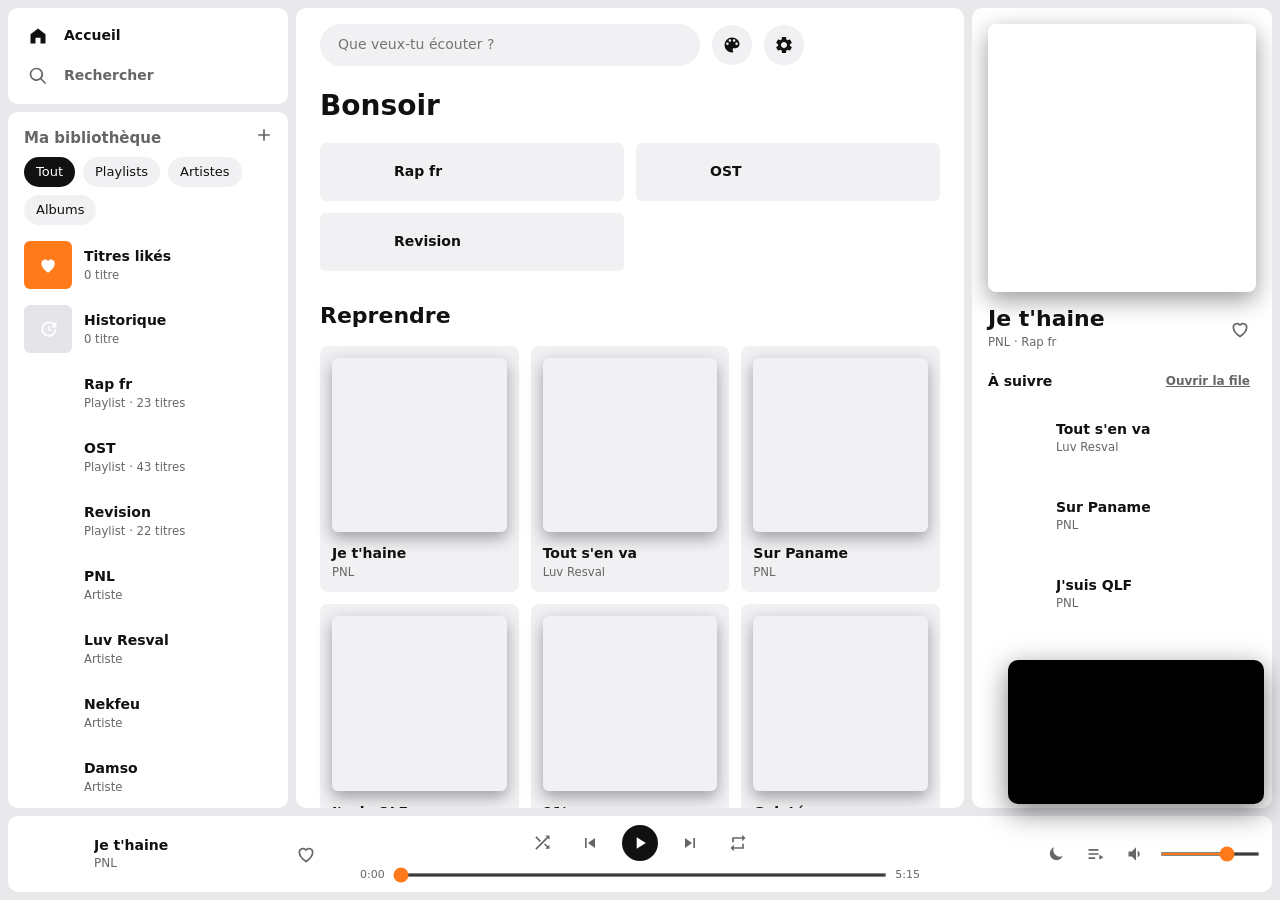
==== commit 5fd8b8ee: "Themes, ameliorations, PWA et mise a jour des playlists YouTube" ====
--- a/index.html
+++ b/index.html
@@ -3,6 +3,13 @@
 <head>
 <meta charset="utf-8">
 <meta name="viewport" content="width=device-width, initial-scale=1, viewport-fit=cover">
+<meta name="theme-color" content="#000000" id="themeColor">
+<link rel="manifest" href="manifest.json">
+<link rel="icon" href="icon.svg" type="image/svg+xml">
+<link rel="apple-touch-icon" href="icons/icon-180.png">
+<meta name="apple-mobile-web-app-capable" content="yes">
+<meta name="apple-mobile-web-app-status-bar-style" content="black-translucent">
+<meta name="apple-mobile-web-app-title" content="Hyl1a Wave">
 <title>Hyl1a Wave</title>
 
 <style>
@@ -14,6 +21,7 @@
   --fg:#fff;
   --mu:#b3b3b3;
   --acc:#ff7a1a;
+  --acc-fg:#111;
   padding-top:env(safe-area-inset-top,0px)
 }
 
@@ -220,15 +228,49 @@
   background:var(--pan)
 }
 
-.search{
+.searchwrap{
+  position:relative;
   flex:1;
   max-width:380px;
+  display:flex
+}
+
+.search{
+  width:100%;
   background:var(--el);
   border:0;
   border-radius:99px;
-  padding:11px 18px;
+  padding:11px 44px 11px 18px;
   color:var(--fg);
   font:inherit
+}
+
+.searchclear{
+  position:absolute;
+  right:8px;
+  top:50%;
+  transform:translateY(-50%);
+  width:26px;
+  height:26px;
+  border-radius:50%;
+  display:grid;
+  place-items:center;
+  background:var(--hov);
+  color:var(--fg)
+}
+
+.searchclear:hover{
+  background:var(--mu);
+  color:var(--pan)
+}
+
+.searchclear svg{
+  width:16px;
+  height:16px
+}
+
+.searchclear[hidden]{
+  display:none
 }
 
 h1{
@@ -701,7 +743,7 @@
   width:48px;
   height:48px;
   background:var(--acc);
-  color:#111
+  color:var(--acc-fg,#111)
 }
 
 .pp.big svg{
@@ -710,7 +752,7 @@
 }
 
 .pp.big:hover{
-  color:#111
+  color:var(--acc-fg,#111)
 }
 
 .link{
@@ -939,6 +981,150 @@
   color:var(--mu)
 }
 
+dialog .pill{
+  background:var(--pan)
+}
+
+dialog .pill.on{
+  background:var(--fg);
+  color:var(--pan)
+}
+
+dialog .pill:not(.on):hover{
+  background:var(--hov)
+}
+
+dialog.wide{
+  width:min(560px,calc(100vw - 32px))
+}
+
+/* Thèmes */
+
+.tbtn{
+  background:var(--el);
+  border-radius:50%;
+  width:40px;
+  height:40px;
+  color:var(--fg)
+}
+
+.tbtn:hover{
+  background:var(--hov)
+}
+
+.themes{
+  display:grid;
+  grid-template-columns:repeat(auto-fill,minmax(110px,1fr));
+  gap:10px;
+  max-height:min(56vh,420px);
+  overflow:auto;
+  padding:2px;
+  margin:6px -2px 0
+}
+
+.theme-opt{
+  background:var(--pan);
+  border:2px solid transparent;
+  border-radius:10px;
+  padding:8px;
+  display:flex;
+  flex-direction:column;
+  gap:8px;
+  text-align:left
+}
+
+.theme-opt:hover{
+  background:var(--hov)
+}
+
+.theme-opt.on{
+  border-color:var(--acc)
+}
+
+.theme-opt span{
+  font-size:12px;
+  font-weight:700;
+  white-space:nowrap;
+  overflow:hidden;
+  text-overflow:ellipsis
+}
+
+.theme-prev{
+  position:relative;
+  display:block;
+  height:46px;
+  border-radius:6px;
+  overflow:hidden;
+  border:1px solid rgba(127,127,127,.25)
+}
+
+.theme-prev b,
+.theme-prev u,
+.theme-prev em{
+  position:absolute;
+  display:block
+}
+
+.theme-prev b{
+  left:5px;
+  top:5px;
+  bottom:5px;
+  width:12px;
+  border-radius:3px
+}
+
+.theme-prev u{
+  left:21px;
+  right:5px;
+  bottom:5px;
+  height:9px;
+  border-radius:3px
+}
+
+.theme-prev em{
+  left:23px;
+  top:7px;
+  width:20px;
+  height:20px;
+  border-radius:4px
+}
+
+.theme-prev.auto{
+  background:linear-gradient(90deg,#000 0 50%,#e9e9ec 50% 100%)
+}
+
+.accrow{
+  display:flex;
+  align-items:center;
+  gap:10px;
+  margin-top:16px;
+  padding-top:14px;
+  border-top:1px solid var(--hov);
+  font-size:13px;
+  color:var(--mu)
+}
+
+.accrow span{
+  flex:1
+}
+
+.accrow input[type=color]{
+  width:44px;
+  height:32px;
+  flex:none;
+  padding:2px;
+  background:var(--pan);
+  border:1px solid var(--hov);
+  border-radius:6px;
+  cursor:pointer
+}
+
+.dataacts{
+  display:flex;
+  flex-wrap:wrap;
+  gap:8px
+}
+
 .dact{
   display:flex;
   flex-direction:row-reverse;
@@ -951,6 +1137,9 @@
   left:50%;
   bottom:calc(110px + env(safe-area-inset-bottom,0px));
   transform:translateX(-50%);
+  display:flex;
+  align-items:center;
+  gap:14px;
   background:var(--fg);
   color:var(--pan);
   padding:9px 16px;
@@ -964,6 +1153,23 @@
 
 #toast.show{
   opacity:1
+}
+
+#toast button{
+  color:var(--pan);
+  font-weight:800;
+  text-decoration:underline;
+  text-underline-offset:2px;
+  padding:2px 0;
+  pointer-events:auto
+}
+
+#toast button:hover{
+  opacity:.65
+}
+
+#toast button[hidden]{
+  display:none
 }
 
 .pill{
@@ -1162,13 +1368,24 @@
 <main class="p main">
 
   <div class="top">
-    <input
-      class="search"
-      id="q"
-      type="search"
-      placeholder="Que veux-tu écouter ?"
-      aria-label="Rechercher"
-    >
+    <div class="searchwrap">
+      <input
+        class="search"
+        id="q"
+        type="search"
+        placeholder="Que veux-tu écouter ?"
+        aria-label="Rechercher"
+      >
+      <button class="searchclear" id="qClear" type="button" aria-label="Effacer la recherche" title="Effacer" hidden>
+        <i data-ic="x"></i>
+      </button>
+    </div>
+    <button class="ic tbtn" data-act="theme" aria-label="Changer de thème" aria-haspopup="dialog" title="Thème (T)">
+      <i data-ic="palette"></i>
+    </button>
+    <button class="ic tbtn" data-act="settings" aria-label="Données et sauvegarde" aria-haspopup="dialog" title="Données et sauvegarde">
+      <i data-ic="settings"></i>
+    </button>
   </div>
 
   <div id="view"></div>
@@ -1296,7 +1513,7 @@
 
 <div id="menu" role="menu" hidden></div>
 <dialog id="dlg"></dialog>
-<div id="toast" role="status" aria-live="polite"></div>
+<div id="toast" role="status" aria-live="polite"><span id="toastMsg"></span><button id="toastAct" type="button" hidden>Annuler</button></div>
 
 <script src="app.js"></script>
 
